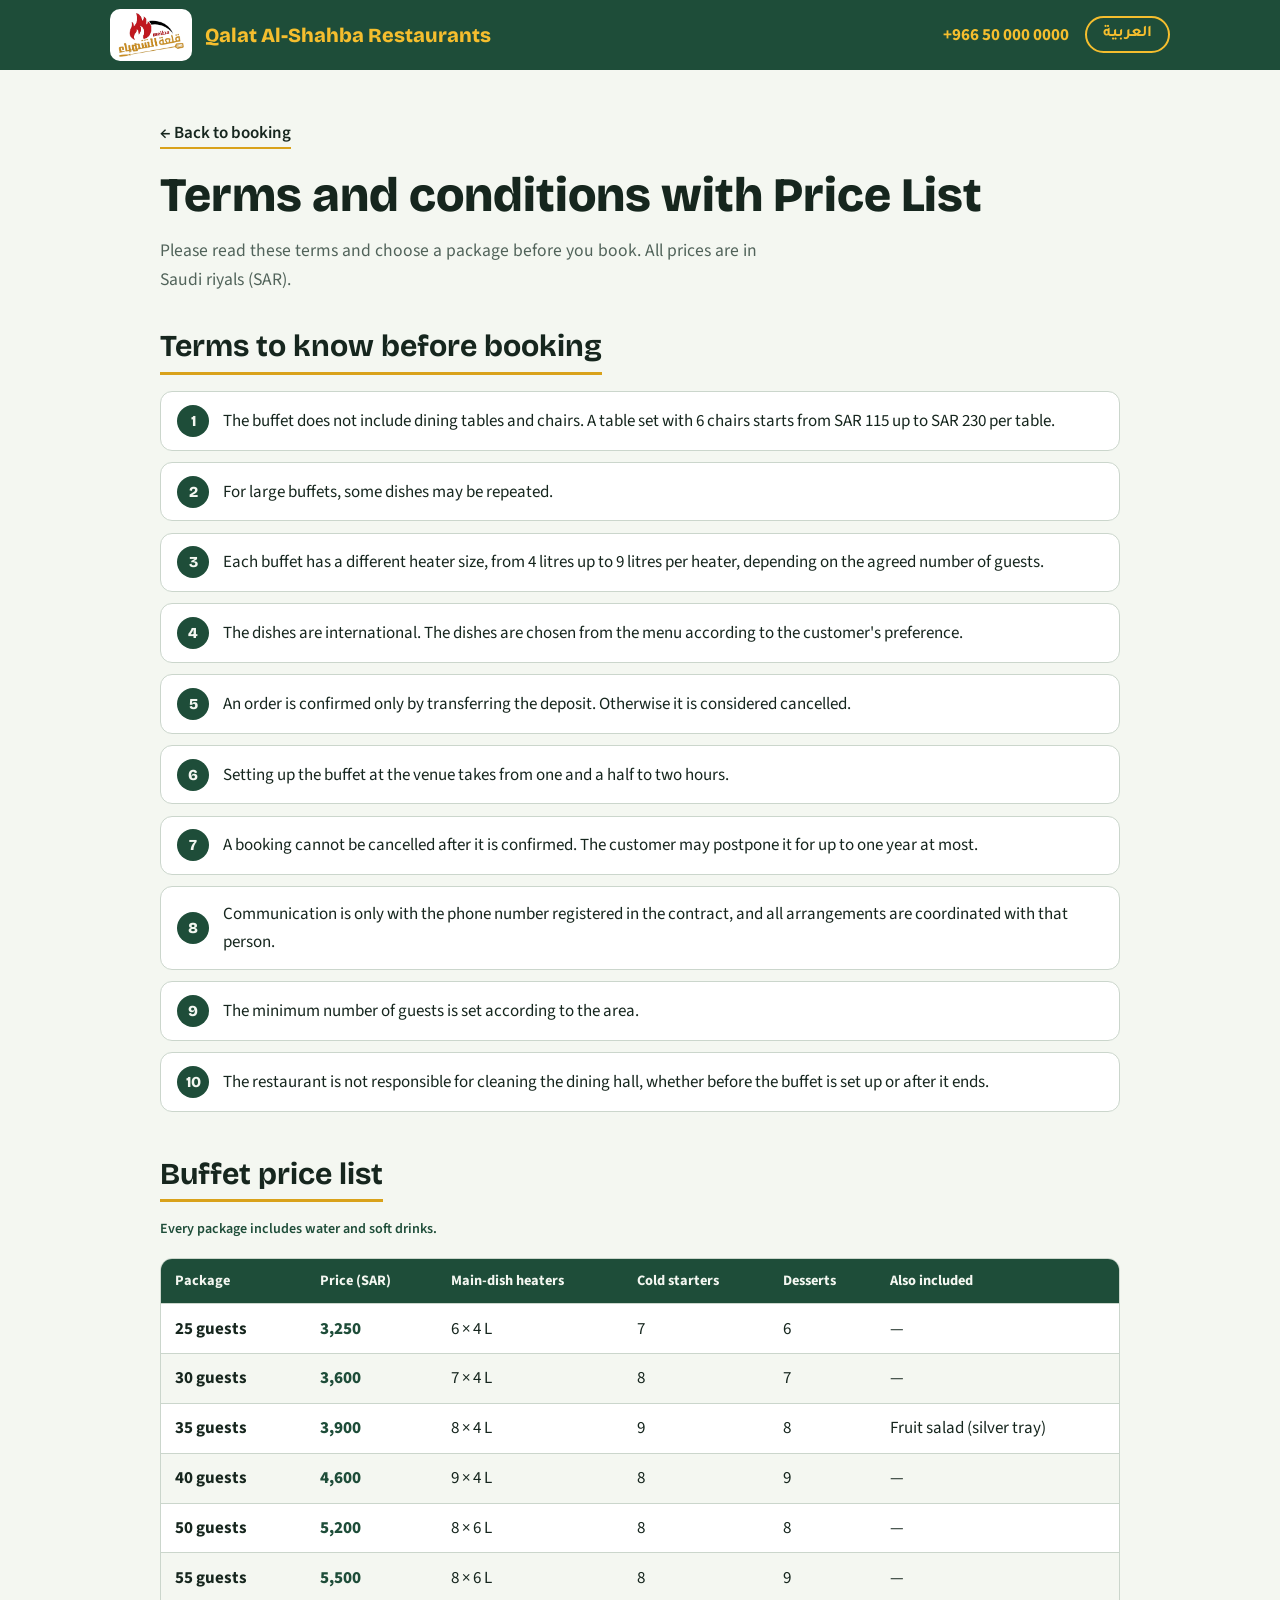
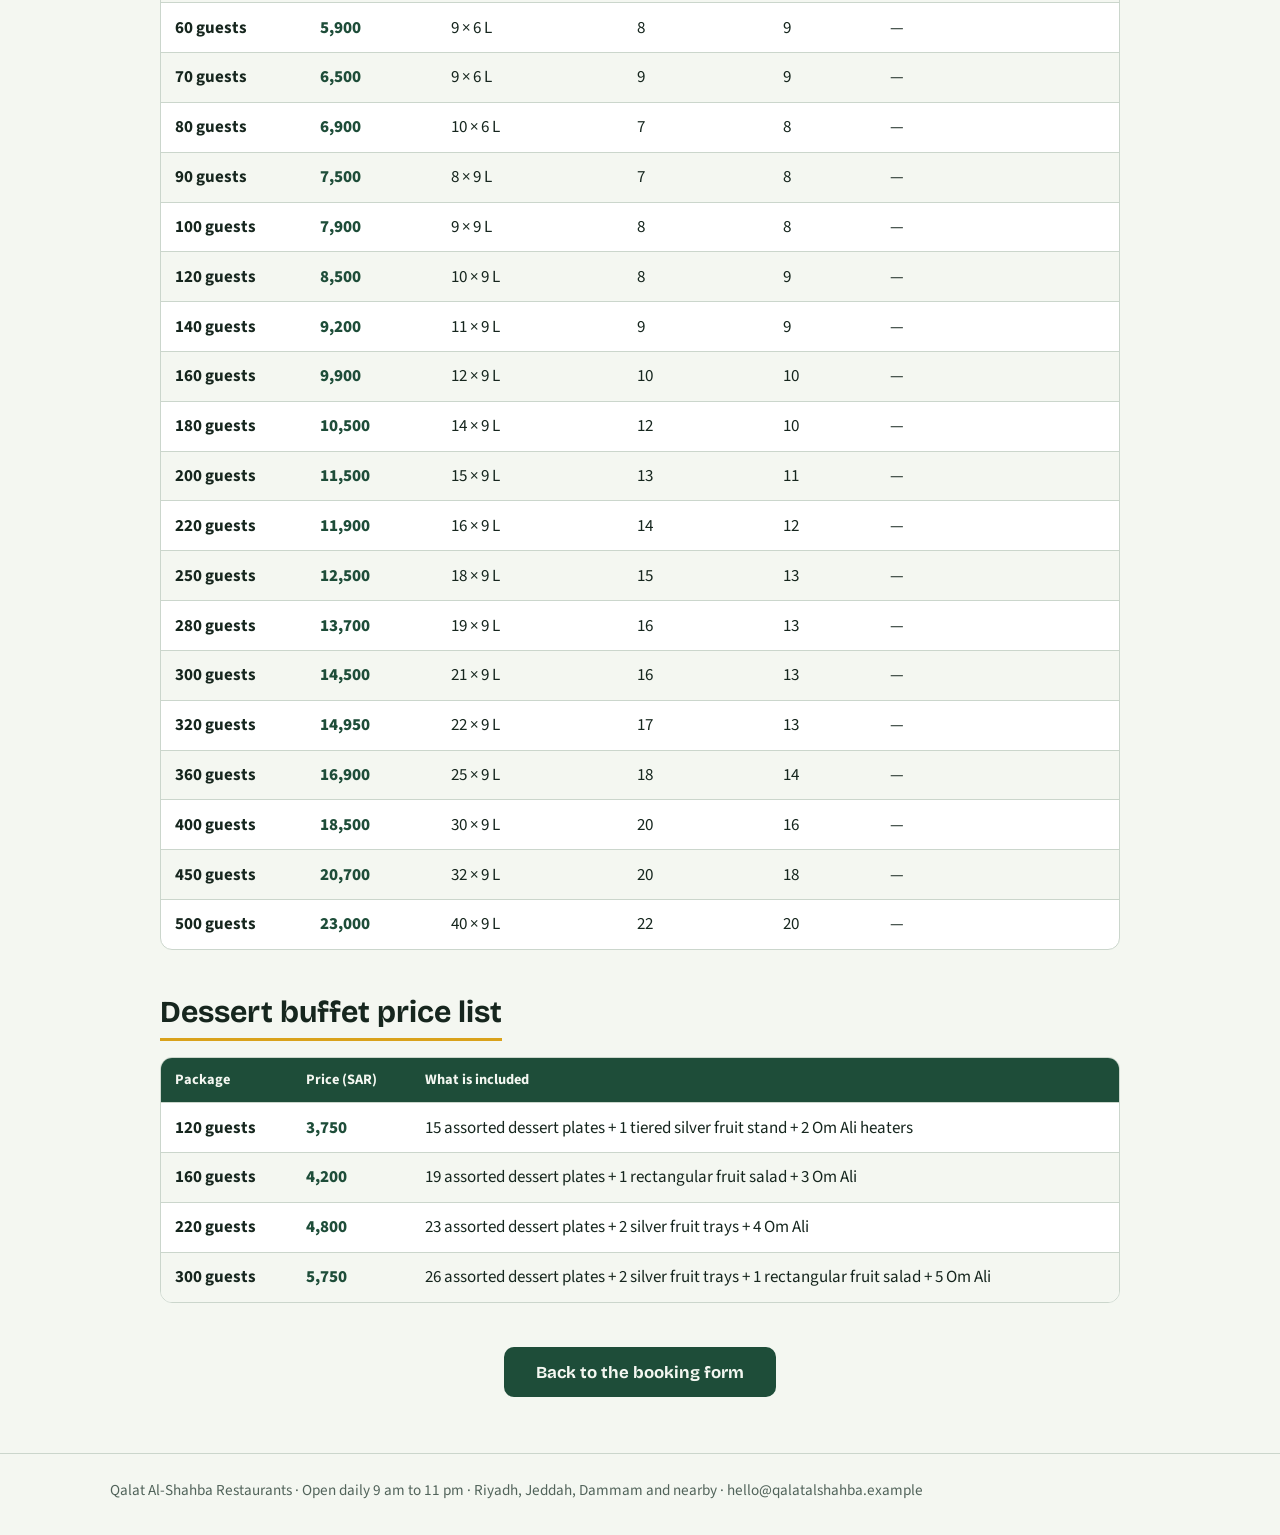
==== terms.html @ 801ad2c8 "Add files via upload" ====
<!DOCTYPE html>
<html lang="en" dir="ltr">
<head>
<meta charset="utf-8">
<meta name="viewport" content="width=device-width, initial-scale=1, viewport-fit=cover">
<meta name="color-scheme" content="light only">
<meta name="theme-color" content="#1E4D39">
<title>Terms and conditions with Price List – Qalat Al-Shahba Restaurants</title>
<link rel="icon" type="image/png" href="logo.png">
<link rel="stylesheet" href="https://fonts.googleapis.com/css2?family=Bricolage+Grotesque:wght@500;700;800&family=Source+Sans+3:wght@400;600&family=Tajawal:wght@400;500;700;800&display=swap">
<link rel="stylesheet" href="style.css">
<link rel="stylesheet" href="terms.css">
</head>
<body>
<header class="site">
  <div class="wrap bar">
    <a class="brand" href="index.html">
      <img class="mark" src="logo.png" alt="" width="120" height="80">
      <span class="name" id="brand">Qalat Al-Shahba Restaurants</span>
    </a>
    <div class="tools">
      <a class="call" dir="ltr" href="tel:+966500000000">+966 50 000 0000</a>
      <button class="lang" id="lang" type="button" aria-label="Switch language">العربية</button>
    </div>
  </div>
</header>

<main class="wrap doc">
  <a class="back" id="back" href="index.html#book"></a>
  <h1 id="h1"></h1>
  <p class="lead" id="lead"></p>

  <section>
    <h2 id="hTerms"></h2>
    <ol class="terms" id="terms"></ol>
  </section>

  <section>
    <h2 id="hBuf"></h2>
    <p class="note" id="bufNote"></p>
    <div class="tw"><table class="pl" id="bufTable"></table></div>
  </section>

  <section>
    <h2 id="hDes"></h2>
    <div class="tw"><table class="pl" id="desTable"></table></div>
  </section>

  <p class="cta"><a class="btn" id="cta" href="index.html#book"></a></p>
</main>

<footer>
  <div class="wrap" id="foot"></div>
</footer>

<script src="terms.js"></script>
</body>
</html>
---- style.css ----
:root{
  --bg:#F4F7F1; --surface:#FFFFFF; --ink:#16261E; --muted:#51635A;
  --head:#1E4D39; --yellow:#F5BE2E; --leaf:#1E4D39; --leaf-ink:#F4F7F1; --gold:#D9A21B; --line:#CBD6CC; --err:#B3321F;
  box-sizing:border-box;
  padding-top:env(safe-area-inset-top,0px); padding-bottom:env(safe-area-inset-bottom,0px);
}
:root[data-theme="dark"]{--bg:#101A15;--surface:#182620;--ink:#ECF2EC;--muted:#A3B4A9;--leaf:#2F7A58;--leaf-ink:#fff;--line:#2E4237;--err:#FF8A78}
html{background:var(--bg);color-scheme:light;scroll-padding-top:calc(env(safe-area-inset-top,0px) + 5rem);scroll-behavior:smooth}
*,*::before,*::after{box-sizing:border-box}
body{margin:0;background:var(--bg);color:var(--ink);font:400 1.0625rem/1.65 "Source Sans 3","Tajawal",system-ui,sans-serif}
h1,h2,h3{font-family:"Bricolage Grotesque","Tajawal","Segoe UI",sans-serif;line-height:1.15;margin:0}
html[lang="ar"] h1,html[lang="ar"] h2,html[lang="ar"] h3{line-height:1.4}
html[lang="ar"] h1,html[lang="ar"] h2,html[lang="ar"] h3,html[lang="ar"] legend,html[lang="ar"] button.go{font-family:"Tajawal",sans-serif;font-weight:800}
html[lang="ar"] body{font-family:"Tajawal",sans-serif}
a{color:inherit}
.wrap{max-width:1100px;margin:0 auto;padding:0 1.25rem}
.site{position:sticky;top:env(safe-area-inset-top,0px);z-index:50;background:var(--head);border-bottom:1px solid rgba(255,255,255,.15)}
.bar{display:flex;justify-content:space-between;align-items:center;gap:1rem;padding-block:.55rem}
.brand{display:flex;align-items:center;gap:.8rem;text-decoration:none;min-width:0}
.mark{height:52px;width:auto;background:#fff;border-radius:10px;padding:4px 8px;flex:none}
.name{font:800 1.25rem/1.3 "Bricolage Grotesque","Tajawal",sans-serif;color:var(--yellow)}
html[lang="ar"] .name{font-family:"Tajawal",sans-serif}
.tools{display:flex;align-items:center;gap:1rem}
.call{font-weight:700;text-decoration:none;color:var(--yellow)}
.lang{font:700 1rem "Tajawal","Source Sans 3",sans-serif;padding:.45rem 1rem;color:var(--yellow);background:transparent;border:2px solid var(--yellow);border-radius:999px;cursor:pointer}
.lang:hover{background:var(--yellow);color:#16261E}

.hero{display:grid;grid-template-columns:1.05fr 1fr;gap:3rem;align-items:start;padding:3rem 0 4rem}
.hero h1{font-size:clamp(2.2rem,6vw,4.1rem);font-weight:800;letter-spacing:-.01em}
html[lang="ar"] .hero h1{letter-spacing:0}
.lead{max-width:34rem;color:var(--muted);font-size:1.2rem;margin:1.2rem 0 1.8rem}
.facts{list-style:none;padding:0;margin:0;display:grid;gap:.9rem;max-width:30rem}
.facts li{padding-inline-start:1.1rem;border-inline-start:4px solid var(--gold)}
.facts b{display:block;font-size:1.1rem}
.facts span{color:var(--muted)}

.card{background:var(--surface);border:1px solid var(--line);border-radius:14px;padding:1.6rem}
.card h2{font-size:1.6rem;margin-bottom:.3rem}
.sub{color:var(--muted);margin:0 0 1.2rem}
fieldset{border:0;padding:0;margin:0 0 1.2rem}
legend{font:700 1.05rem "Bricolage Grotesque","Tajawal",sans-serif;padding:0;margin-bottom:.6rem}
.row{display:grid;grid-template-columns:1fr 1fr;gap:.8rem}
.row3{display:grid;grid-template-columns:1fr 1.4fr 1fr;gap:.8rem}
[hidden]{display:none!important}
.eq{margin:-.3rem 0 .9rem;min-height:1.3em}
label{display:block;font-weight:600;font-size:.95rem;margin-bottom:.8rem}
input,select,textarea{display:block;width:100%;margin-top:.3rem;padding:.7rem .8rem;font:inherit;color:var(--ink);background:var(--bg);border:1.5px solid var(--line);border-radius:8px}
input[dir="ltr"]{text-align:start}
html[dir="rtl"] input[dir="ltr"]{text-align:right}
textarea{min-height:5rem;resize:vertical}
input:focus-visible,select:focus-visible,textarea:focus-visible,button:focus-visible,a:focus-visible{outline:3px solid var(--gold);outline-offset:2px}
input:user-invalid,select:user-invalid{border-color:var(--err)}
button.go{width:100%;padding:.95rem;font:700 1.05rem "Bricolage Grotesque","Tajawal",sans-serif;background:var(--leaf);color:var(--leaf-ink);border:0;border-radius:10px;cursor:pointer}
button.go:hover{filter:brightness(1.12)}
.note{font-size:.88rem;color:var(--muted);margin:.8rem 0 0}

.confirm{display:none}
.confirm.show{display:block;animation:pop .35s ease-out}
@keyframes pop{from{opacity:0;transform:scale(.98)}to{opacity:1;transform:none}}
.confirm dl{margin:1rem 0;display:grid;grid-template-columns:auto 1fr;gap:.45rem 1rem}
.confirm dt{color:var(--muted)}
.confirm dd{margin:0;font-weight:600;overflow-wrap:anywhere}
.link{background:none;border:0;padding:0;font:inherit;font-weight:600;border-bottom:2px solid var(--gold);cursor:pointer;color:var(--ink)}

.menus{background:var(--leaf);color:var(--leaf-ink);padding:4rem 0}
.menus h2{font-size:clamp(1.8rem,4vw,2.6rem);margin-bottom:2rem}
.grid{display:grid;grid-template-columns:repeat(3,1fr);gap:2rem}
.menus h3{font-size:1.3rem;margin-bottom:.4rem;color:var(--gold)}
.menus p{margin:0;opacity:.92}
.steps{padding:4rem 0}
.steps h2{font-size:clamp(1.8rem,4vw,2.6rem);margin-bottom:1.6rem}
.steps ol{margin:0;padding:0;list-style:none;display:grid;grid-template-columns:repeat(3,1fr);gap:2rem}
.steps li{border-top:3px solid var(--gold);padding-top:.8rem}
.steps small{display:block;color:var(--muted);font-size:.9rem}
.steps b{font-size:1.2rem}
.steps p{margin:.2rem 0 0;color:var(--muted)}
footer{border-top:1px solid var(--line);padding:1.5rem 0 2rem;color:var(--muted);font-size:.95rem}

@media (max-width:860px){
  .hero{grid-template-columns:1fr;gap:2rem}
  .grid,.steps ol{grid-template-columns:1fr}
}
@media (max-width:480px){.mark{height:44px}.name{font-size:1rem}.row{grid-template-columns:1fr}.row3{grid-template-columns:1fr 1.4fr 1fr}.call{display:none}}
@media (prefers-reduced-motion:reduce){*{animation:none!important;scroll-behavior:auto!important}}

.err{color:var(--err);font-weight:600;margin:0 0 .8rem}
button.go:disabled{opacity:.6;cursor:wait}

/* keeps a clear gap under the sticky header while content scrolls past */
.site::after{content:"";position:absolute;left:0;right:0;top:100%;height:16px;background:var(--bg);pointer-events:none}

.terms-link{display:block;width:100%;text-align:center;padding:.8rem;margin:0 0 .8rem;font:700 1rem "Bricolage Grotesque","Tajawal",sans-serif;color:var(--leaf);background:transparent;border:2px solid var(--leaf);border-radius:10px;text-decoration:none}
.terms-link:hover{background:var(--leaf);color:var(--leaf-ink)}
html[lang="ar"] .terms-link{font-family:"Tajawal",sans-serif;font-weight:800}
---- terms.css ----
/* Terms and price list page (uses the header and colours from style.css) */
main.doc{max-width:1000px;padding-top:3rem;padding-bottom:3.5rem}
.back{display:inline-block;margin-bottom:1.2rem;font-weight:600;text-decoration:none;border-bottom:2px solid var(--gold)}
.doc h1{font-size:clamp(1.9rem,5vw,3rem);font-weight:800}
.doc .lead{max-width:40rem;color:var(--muted);font-size:1.1rem;margin:.8rem 0 2.2rem}
.doc section{margin-bottom:2.8rem}
.doc h2{font-size:clamp(1.4rem,3vw,1.9rem);margin-bottom:1rem;padding-bottom:.5rem;border-bottom:3px solid var(--gold);display:inline-block}
html[lang="ar"] .doc h1,html[lang="ar"] .doc h2{line-height:1.45}
.doc .note{margin:0 0 1rem;font-weight:600;color:var(--leaf)}

.terms{list-style:none;margin:0;padding:0;display:grid;gap:.7rem;counter-reset:t}
.terms li{counter-increment:t;display:flex;gap:.9rem;align-items:center;background:var(--surface);border:1px solid var(--line);border-radius:12px;padding:.8rem 1rem}
.terms li::before{content:counter(t);flex:none;width:2rem;height:2rem;border-radius:50%;background:var(--leaf);color:var(--leaf-ink);font:800 .95rem/2rem "Bricolage Grotesque",sans-serif;text-align:center}
html[lang="ar"] .terms li::before{font-family:"Tajawal",sans-serif}

.tw{overflow-x:auto;background:var(--surface);border:1px solid var(--line);border-radius:12px}
table.pl{width:100%;border-collapse:collapse}
.pl th,.pl td{padding:.65rem .9rem;text-align:start;border-bottom:1px solid var(--line)}
.pl th{background:var(--leaf);color:var(--leaf-ink);font-size:.9rem;white-space:nowrap}
.pl tbody tr:nth-child(even){background:var(--bg)}
.pl tbody tr:last-child td{border-bottom:0}
.pl .pkg{font-weight:700}
.pl .price{font-weight:800;color:var(--leaf);white-space:nowrap}
.pl .num{font-variant-numeric:tabular-nums}

.cta{margin:0;text-align:center}
.btn{display:inline-block;padding:.9rem 2rem;font:700 1.05rem "Bricolage Grotesque",sans-serif;color:var(--leaf-ink);background:var(--leaf);border-radius:10px;text-decoration:none}
html[lang="ar"] .btn{font-family:"Tajawal",sans-serif}
.btn:hover{filter:brightness(1.12)}

@media (max-width:640px){
  .pl,.pl thead,.pl tbody,.pl tr,.pl td{display:block}
  .pl thead{display:none}
  .pl tr{padding:.6rem .2rem;border-bottom:1px solid var(--line)}
  .pl tbody tr:last-child{border-bottom:0}
  .pl td{display:flex;justify-content:space-between;gap:1rem;padding:.25rem .9rem;border:0}
  .pl td::before{content:attr(data-label);color:var(--muted);font-weight:600;flex:none}
  .pl .pkg{font-size:1.05rem}
}
@media print{.site,.cta,.back,footer{display:none}body{background:#fff}}
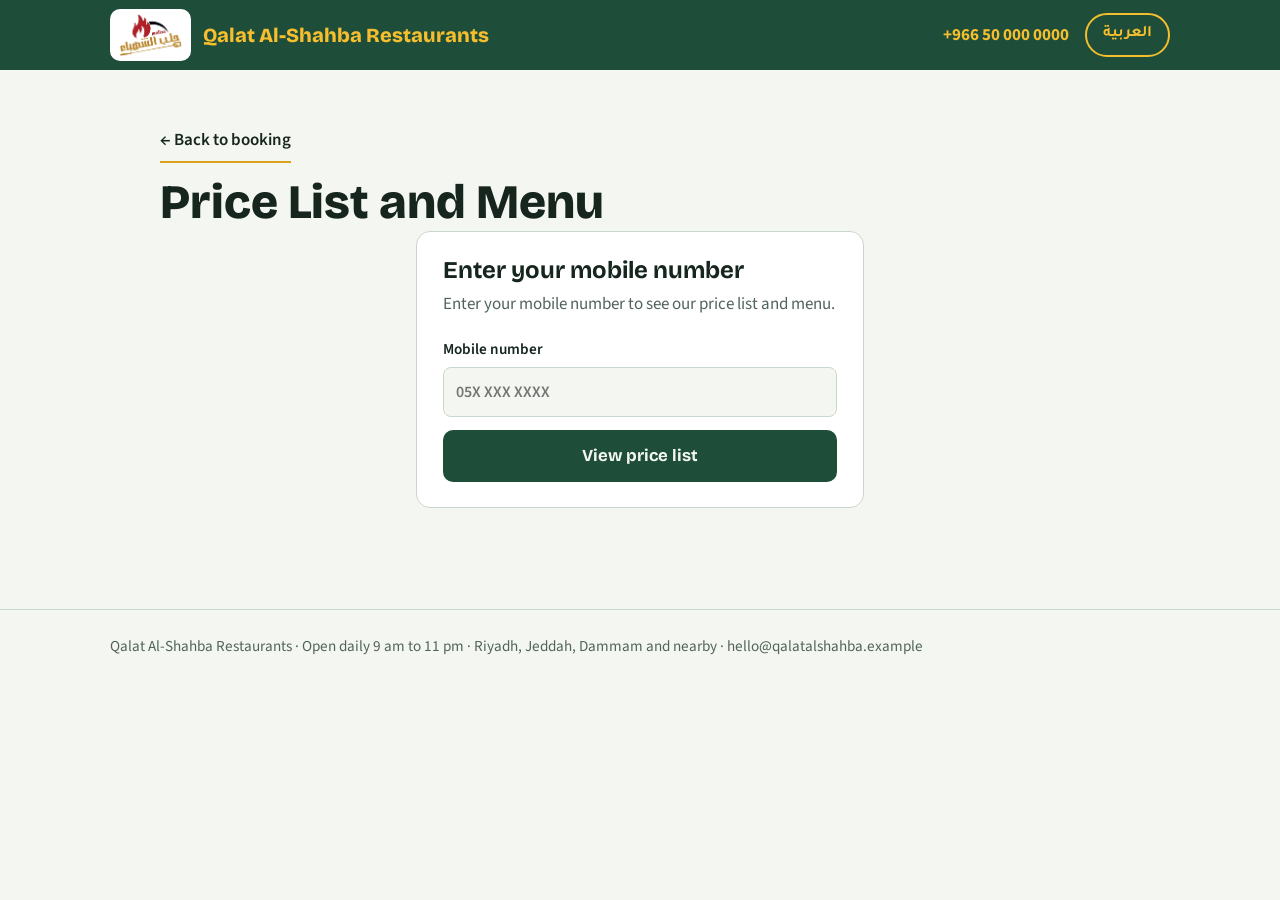
==== commit ef992c79: "Add files via upload" ====
--- a/terms.html
+++ b/terms.html
@@ -3,9 +3,10 @@
 <head>
 <meta charset="utf-8">
 <meta name="viewport" content="width=device-width, initial-scale=1, viewport-fit=cover">
+<meta name="format-detection" content="telephone=no, date=no, address=no, email=no">
 <meta name="color-scheme" content="light only">
 <meta name="theme-color" content="#1E4D39">
-<title>Terms and conditions with Price List – Qalat Al-Shahba Restaurants</title>
+<title>Price List and Menu – Qalat Al-Shahba Restaurants</title>
 <link rel="icon" type="image/png" href="logo.png">
 <link rel="stylesheet" href="https://fonts.googleapis.com/css2?family=Bricolage+Grotesque:wght@500;700;800&family=Source+Sans+3:wght@400;600&family=Tajawal:wght@400;500;700;800&display=swap">
 <link rel="stylesheet" href="style.css">
@@ -30,23 +31,55 @@
   <h1 id="h1"></h1>
   <p class="lead" id="lead"></p>
 
-  <section>
-    <h2 id="hTerms"></h2>
-    <ol class="terms" id="terms"></ol>
+  <section class="card gate" id="gate">
+    <h2 id="gateTitle"></h2>
+    <p class="sub" id="gateSub"></p>
+    <form id="gateForm" novalidate>
+      <label><span id="gatePhoneL"></span>
+        <input id="gatePhone" type="tel" dir="ltr" inputmode="tel" autocomplete="tel" placeholder="05X XXX XXXX" maxlength="20" required>
+      </label>
+      <p class="err" id="gateErr" role="alert" hidden></p>
+      <button class="go" id="gateBtn" type="submit"></button>
+    </form>
   </section>
 
-  <section>
-    <h2 id="hBuf"></h2>
-    <p class="note" id="bufNote"></p>
-    <div class="tw"><table class="pl" id="bufTable"></table></div>
-  </section>
+  <div id="content" hidden>
+  <div class="tabs" id="tabs" role="tablist">
+    <button class="tab on" id="tabNormal" type="button" role="tab" aria-selected="true"></button>
+    <button class="tab" id="tabVip" type="button" role="tab" aria-selected="false"></button>
+  </div>
 
-  <section>
-    <h2 id="hDes"></h2>
-    <div class="tw"><table class="pl" id="desTable"></table></div>
+  <div id="pNormal">
+    <section>
+      <h2 id="hBuf"></h2>
+      <p class="note" id="bufNote"></p>
+      <div class="tw"><table class="pl" id="bufTable"></table></div>
+    </section>
+
+    <section>
+      <h2 id="hDes"></h2>
+      <div class="tw"><table class="pl" id="desTable"></table></div>
+    </section>
+  </div>
+
+  <div id="pVip" hidden>
+    <section>
+      <h2 id="hVip"></h2>
+      <p class="note" id="vipNote"></p>
+      <div class="tw"><table class="pl" id="vipTable"></table></div>
+    </section>
+  </div>
+
+  <section id="menuSec">
+    <h2 id="hMenu"></h2>
+    <p class="note" id="menuSub"></p>
+    <p class="menunote" id="menuNote"></p>
+    <nav class="menunav" id="menuNav" aria-label="Menu categories"></nav>
+    <div id="menuBody"></div>
   </section>
 
   <p class="cta"><a class="btn" id="cta" href="index.html#book"></a></p>
+  </div>
 </main>
 
 <footer>
--- a/style.css
+++ b/style.css
@@ -13,20 +13,22 @@
 html[lang="ar"] h1,html[lang="ar"] h2,html[lang="ar"] h3,html[lang="ar"] legend,html[lang="ar"] button.go{font-family:"Tajawal",sans-serif;font-weight:800}
 html[lang="ar"] body{font-family:"Tajawal",sans-serif}
 a{color:inherit}
-.wrap{max-width:1100px;margin:0 auto;padding:0 1.25rem}
+.wrap{max-width:1100px;margin:0 auto;padding:0 1.25rem;padding-left:max(1.25rem,env(safe-area-inset-left));padding-right:max(1.25rem,env(safe-area-inset-right))}
 .site{position:sticky;top:env(safe-area-inset-top,0px);z-index:50;background:var(--head);border-bottom:1px solid rgba(255,255,255,.15)}
-.bar{display:flex;justify-content:space-between;align-items:center;gap:1rem;padding-block:.55rem}
-.brand{display:flex;align-items:center;gap:.8rem;text-decoration:none;min-width:0}
+.bar{display:flex;justify-content:space-between;align-items:center;padding-top:.55rem;padding-bottom:.55rem}
+.brand{display:flex;align-items:center;text-decoration:none;min-width:0}
+.brand>*+*{margin-inline-start:.8rem}
 .mark{height:52px;width:auto;background:#fff;border-radius:10px;padding:4px 8px;flex:none}
 .name{font:800 1.25rem/1.3 "Bricolage Grotesque","Tajawal",sans-serif;color:var(--yellow)}
 html[lang="ar"] .name{font-family:"Tajawal",sans-serif}
-.tools{display:flex;align-items:center;gap:1rem}
+.tools{display:flex;align-items:center;flex:none;margin-inline-start:1rem}
+.tools>*+*{margin-inline-start:1rem}
 .call{font-weight:700;text-decoration:none;color:var(--yellow)}
 .lang{font:700 1rem "Tajawal","Source Sans 3",sans-serif;padding:.45rem 1rem;color:var(--yellow);background:transparent;border:2px solid var(--yellow);border-radius:999px;cursor:pointer}
 .lang:hover{background:var(--yellow);color:#16261E}
 
 .hero{display:grid;grid-template-columns:1.05fr 1fr;gap:3rem;align-items:start;padding:3rem 0 4rem}
-.hero h1{font-size:clamp(2.2rem,6vw,4.1rem);font-weight:800;letter-spacing:-.01em}
+.hero h1{font-size:2.6rem;font-size:clamp(2.2rem,6vw,4.1rem);font-weight:800;letter-spacing:-.01em}
 html[lang="ar"] .hero h1{letter-spacing:0}
 .lead{max-width:34rem;color:var(--muted);font-size:1.2rem;margin:1.2rem 0 1.8rem}
 .facts{list-style:none;padding:0;margin:0;display:grid;gap:.9rem;max-width:30rem}
@@ -63,12 +65,12 @@
 .link{background:none;border:0;padding:0;font:inherit;font-weight:600;border-bottom:2px solid var(--gold);cursor:pointer;color:var(--ink)}
 
 .menus{background:var(--leaf);color:var(--leaf-ink);padding:4rem 0}
-.menus h2{font-size:clamp(1.8rem,4vw,2.6rem);margin-bottom:2rem}
+.menus h2{font-size:2.1rem;font-size:clamp(1.8rem,4vw,2.6rem);margin-bottom:2rem}
 .grid{display:grid;grid-template-columns:repeat(3,1fr);gap:2rem}
 .menus h3{font-size:1.3rem;margin-bottom:.4rem;color:var(--gold)}
 .menus p{margin:0;opacity:.92}
 .steps{padding:4rem 0}
-.steps h2{font-size:clamp(1.8rem,4vw,2.6rem);margin-bottom:1.6rem}
+.steps h2{font-size:2.1rem;font-size:clamp(1.8rem,4vw,2.6rem);margin-bottom:1.6rem}
 .steps ol{margin:0;padding:0;list-style:none;display:grid;grid-template-columns:repeat(3,1fr);gap:2rem}
 .steps li{border-top:3px solid var(--gold);padding-top:.8rem}
 .steps small{display:block;color:var(--muted);font-size:.9rem}
@@ -92,3 +94,71 @@
 .terms-link{display:block;width:100%;text-align:center;padding:.8rem;margin:0 0 .8rem;font:700 1rem "Bricolage Grotesque","Tajawal",sans-serif;color:var(--leaf);background:transparent;border:2px solid var(--leaf);border-radius:10px;text-decoration:none}
 .terms-link:hover{background:var(--leaf);color:var(--leaf-ink)}
 html[lang="ar"] .terms-link{font-family:"Tajawal",sans-serif;font-weight:800}
+
+/* ---- phones (iPhone and Android) ---- */
+html{-webkit-text-size-adjust:100%;text-size-adjust:100%}
+a,button{-webkit-tap-highlight-color:rgba(30,77,57,.18);touch-action:manipulation}
+button,input,select,textarea{-webkit-appearance:none;appearance:none;border-radius:8px}
+.lang{min-height:44px}
+@media (max-width:480px){
+  .name{font-size:.95rem;line-height:1.25}
+  .lang{padding:.4rem .9rem}
+}
+@media (max-width:360px){
+  .mark{height:38px}
+  .name{font-size:.85rem}
+  .tools{margin-inline-start:.5rem}
+}
+
+/* ---- Check your booking ---- */
+.trackhint{margin:1.2rem 0 0;max-width:30rem}
+.trackhint a{display:inline-block;padding:.5rem 0;font-weight:600;text-decoration:none;border-bottom:2px solid var(--gold)}
+.track{padding:3rem 0;background:var(--surface);border-top:1px solid var(--line);border-bottom:1px solid var(--line)}
+.track h2{font-size:1.9rem;font-size:clamp(1.6rem,4vw,2.3rem);margin-bottom:.4rem}
+html[lang="ar"] .track h2{line-height:1.45}
+.track .sub{color:var(--muted);margin:0 0 1.3rem;max-width:38rem}
+.trackform{display:flex;align-items:flex-end;max-width:36rem}
+.trackfield{display:block;flex:1;margin:0}
+.trackform .go{width:auto;flex:none;padding:.75rem 1.8rem;margin-inline-start:.7rem;min-height:48px}
+.trackfield input{margin-top:.3rem}
+.trackmsg{margin:1rem 0 0;font-weight:600}
+.trackmsg.bad{color:var(--err)}
+.trackout{display:grid;grid-template-columns:repeat(auto-fill,minmax(290px,1fr));grid-column-gap:1rem;grid-row-gap:1rem;column-gap:1rem;row-gap:1rem;margin-top:1.2rem}
+.tk{background:var(--bg);border:1px solid var(--line);border-radius:14px;padding:1.1rem}
+.tk-head{display:flex;justify-content:space-between;align-items:center;margin-bottom:.6rem}
+.tk-ref{font:800 1.1rem "Bricolage Grotesque","Tajawal",sans-serif}
+.tk-st{padding:.15rem .8rem;border:2px solid;border-radius:999px;font-weight:700;font-size:.9rem}
+.tk[data-status="new"] .tk-st{border-color:var(--gold);background:#FFF4D1;color:#16261E}
+.tk[data-status="confirmed"] .tk-st{border-color:var(--leaf);background:#DDEFE5;color:#16261E}
+.tk[data-status="completed"] .tk-st{border-color:#7a8a82;background:#E9EEEA;color:#16261E}
+.tk[data-status="cancelled"] .tk-st{border-color:var(--err);background:#F8E1DD;color:#16261E}
+.tk-when{font:700 1.1rem/1.35 "Bricolage Grotesque","Tajawal",sans-serif}
+.tk-when small{display:block;font:400 .95rem "Source Sans 3","Tajawal",sans-serif;color:var(--muted)}
+.tk dl{margin:.7rem 0;display:grid;grid-template-columns:5.5rem 1fr;grid-column-gap:.8rem;column-gap:.8rem;grid-row-gap:.25rem;row-gap:.25rem}
+.tk dt{color:var(--muted);font-size:.92rem}
+.tk dd{margin:0;font-weight:600;overflow-wrap:anywhere}
+.tk-note{margin:.7rem 0 0;padding:.55rem .75rem;background:var(--surface);border-radius:8px;font-size:.95rem}
+html[lang="ar"] .tk-ref,html[lang="ar"] .tk-when{font-family:"Tajawal",sans-serif}
+@media (max-width:480px){
+  .trackform{display:block}
+  .trackform .go{width:100%;margin:.8rem 0 0}
+  .track{padding:2.2rem 0}
+}
+
+/* iPhones zoom the page when a field's text is under 16px, so keep every field at 16px or more */
+input,select,textarea{font-size:1rem}
+
+.tk-signed{margin:.6rem 0 0;font-weight:700;color:var(--leaf)}
+.tk-ag{display:block;width:100%;min-height:46px;margin-top:.8rem;padding:.6rem 1rem;font:700 1rem "Bricolage Grotesque","Tajawal",sans-serif;color:var(--leaf-ink);background:var(--leaf);border:0;border-radius:10px;cursor:pointer}
+html[lang="ar"] .tk-ag{font-family:"Tajawal",sans-serif}
+.tk-ag:hover{filter:brightness(1.12)}
+.tk-verify{margin-top:.7rem;padding:.9rem;background:var(--surface);border:1px solid var(--line);border-radius:10px}
+.tk-verify[hidden]{display:none}
+.tk-why{margin:0 0 .7rem;font-size:.95rem;color:var(--muted)}
+.tk-verify label{margin-bottom:.6rem}
+.tk-verify .go{width:100%;min-height:46px}
+.tk-verify .trackmsg{margin:.4rem 0 .7rem}
+
+/* dropdown arrow: a clean chevron on every select (also stops iOS drawing its own) */
+select{background-image:url("data:image/svg+xml,%3Csvg xmlns='http://www.w3.org/2000/svg' width='12' height='8' viewBox='0 0 12 8'%3E%3Cpath d='M1 1.2l5 5 5-5' fill='none' stroke='%2316261E' stroke-width='2' stroke-linecap='round' stroke-linejoin='round'/%3E%3C/svg%3E");background-repeat:no-repeat;background-size:12px 8px;background-position:right 14px center;padding-right:2.4rem}
+html[dir="rtl"] select{background-position:left 14px center;padding-right:.8rem;padding-left:2.4rem}
--- a/terms.css
+++ b/terms.css
@@ -1,17 +1,12 @@
-/* Terms and price list page (uses the header and colours from style.css) */
+/* Price list page (uses the header and colours from style.css) */
 main.doc{max-width:1000px;padding-top:3rem;padding-bottom:3.5rem}
-.back{display:inline-block;margin-bottom:1.2rem;font-weight:600;text-decoration:none;border-bottom:2px solid var(--gold)}
-.doc h1{font-size:clamp(1.9rem,5vw,3rem);font-weight:800}
+.back{display:inline-flex;align-items:center;min-height:44px;margin-bottom:.8rem;font-weight:600;text-decoration:none;border-bottom:2px solid var(--gold)}
+.doc h1{font-size:2.2rem;font-size:clamp(1.9rem,5vw,3rem);font-weight:800}
 .doc .lead{max-width:40rem;color:var(--muted);font-size:1.1rem;margin:.8rem 0 2.2rem}
 .doc section{margin-bottom:2.8rem}
-.doc h2{font-size:clamp(1.4rem,3vw,1.9rem);margin-bottom:1rem;padding-bottom:.5rem;border-bottom:3px solid var(--gold);display:inline-block}
+.doc h2{font-size:1.6rem;font-size:clamp(1.4rem,3vw,1.9rem);margin-bottom:1rem;padding-bottom:.5rem;border-bottom:3px solid var(--gold);display:inline-block}
 html[lang="ar"] .doc h1,html[lang="ar"] .doc h2{line-height:1.45}
 .doc .note{margin:0 0 1rem;font-weight:600;color:var(--leaf)}
-
-.terms{list-style:none;margin:0;padding:0;display:grid;gap:.7rem;counter-reset:t}
-.terms li{counter-increment:t;display:flex;gap:.9rem;align-items:center;background:var(--surface);border:1px solid var(--line);border-radius:12px;padding:.8rem 1rem}
-.terms li::before{content:counter(t);flex:none;width:2rem;height:2rem;border-radius:50%;background:var(--leaf);color:var(--leaf-ink);font:800 .95rem/2rem "Bricolage Grotesque",sans-serif;text-align:center}
-html[lang="ar"] .terms li::before{font-family:"Tajawal",sans-serif}
 
 .tw{overflow-x:auto;background:var(--surface);border:1px solid var(--line);border-radius:12px}
 table.pl{width:100%;border-collapse:collapse}
@@ -22,19 +17,64 @@
 .pl .pkg{font-weight:700}
 .pl .price{font-weight:800;color:var(--leaf);white-space:nowrap}
 .pl .num{font-variant-numeric:tabular-nums}
+.pl td{word-break:break-word}
 
 .cta{margin:0;text-align:center}
-.btn{display:inline-block;padding:.9rem 2rem;font:700 1.05rem "Bricolage Grotesque",sans-serif;color:var(--leaf-ink);background:var(--leaf);border-radius:10px;text-decoration:none}
+.btn{display:inline-flex;align-items:center;justify-content:center;min-height:48px;padding:.8rem 2rem;font:700 1.05rem "Bricolage Grotesque",sans-serif;color:var(--leaf-ink);background:var(--leaf);border-radius:10px;text-decoration:none}
 html[lang="ar"] .btn{font-family:"Tajawal",sans-serif}
 .btn:hover{filter:brightness(1.12)}
 
+/* mobile number gate */
+.gate{max-width:28rem;margin:0 auto 2.5rem}
+.gate h2{font-size:1.5rem;margin:0 0 .3rem;border:0;padding:0;display:block}
+.gate form{margin:0}
+.gate button.go{min-height:48px}
+
+/* Normal / VIP tabs */
+.tabs{display:flex;flex-wrap:wrap;gap:.6rem;margin:0 0 1.8rem}
+.tab{min-height:48px;padding:.55rem 1.6rem;font:700 1.05rem "Bricolage Grotesque","Tajawal",sans-serif;color:var(--ink);background:var(--surface);border:2px solid var(--line);border-radius:999px;cursor:pointer}
+.tab:hover{border-color:var(--leaf)}
+.tab.on{background:var(--leaf);border-color:var(--leaf);color:var(--leaf-ink)}
+html[lang="ar"] .tab{font-family:"Tajawal",sans-serif;font-weight:800}
+@media (max-width:480px){.tab{flex:1 1 0;padding:.55rem .8rem}}
+
+/* menu overview */
+.menunote{margin:0 0 1rem;color:var(--muted)}
+.menunav{display:flex;flex-wrap:wrap;margin:0 0 1.2rem}
+.chip{display:inline-flex;align-items:center;min-height:44px;margin:.25rem .5rem .25rem 0;padding:.3rem 1rem;font-weight:700;text-decoration:none;color:var(--leaf);border:2px solid var(--leaf);border-radius:999px}
+html[dir="rtl"] .chip{margin:.25rem 0 .25rem .5rem}
+.chip:hover{background:var(--leaf);color:var(--leaf-ink)}
+.cat{margin-bottom:1.4rem;background:var(--surface);border:1px solid var(--line);border-radius:14px;padding:1.1rem 1.2rem}
+.cat h3{display:flex;justify-content:space-between;align-items:baseline;margin:0 0 .7rem;padding-bottom:.5rem;border-bottom:3px solid var(--gold);font-size:1.3rem;color:var(--leaf)}
+html[lang="ar"] .cat h3{font-family:"Tajawal",sans-serif;line-height:1.5}
+.cat h3 .cname{display:block}
+.cat h3 .sub{display:block;font:400 .85rem "Source Sans 3","Tajawal",sans-serif;color:var(--muted)}
+.cat h3 .cnt{flex:none;margin-inline-start:1rem;font:600 .85rem "Source Sans 3","Tajawal",sans-serif;color:var(--muted)}
+.items{list-style:none;margin:0;padding:0;display:grid;grid-template-columns:repeat(auto-fill,minmax(15rem,1fr));grid-column-gap:1.6rem;column-gap:1.6rem}
+.items li{padding:.5rem 0;border-bottom:1px dotted var(--line)}
+.items .nm{display:block;text-align:start}
+.items .nm bdi{display:block;font-weight:700;line-height:1.4}
+.nm .sub{display:block;margin:0;max-width:none}
+.items .sub{display:block}
+.items .sub bdi{display:block;font-weight:400;font-size:.88rem;color:var(--muted)}
+html[dir="ltr"] .items .nm,html[dir="ltr"] .cat h3 .nm{text-align:left}
+html[dir="rtl"] .items .nm,html[dir="rtl"] .cat h3 .nm{text-align:right}
+
 @media (max-width:640px){
+  main.doc{padding-top:2rem;padding-bottom:2.5rem}
+  .doc .lead{margin-bottom:1.6rem}
+  .doc section{margin-bottom:2.2rem}
+  .tw{overflow:visible;background:none;border:0;border-radius:0}
   .pl,.pl thead,.pl tbody,.pl tr,.pl td{display:block}
   .pl thead{display:none}
-  .pl tr{padding:.6rem .2rem;border-bottom:1px solid var(--line)}
-  .pl tbody tr:last-child{border-bottom:0}
-  .pl td{display:flex;justify-content:space-between;gap:1rem;padding:.25rem .9rem;border:0}
-  .pl td::before{content:attr(data-label);color:var(--muted);font-weight:600;flex:none}
-  .pl .pkg{font-size:1.05rem}
+  .pl tr,.pl tbody tr:nth-child(even){background:var(--surface);border:1px solid var(--line);border-radius:12px;padding:.55rem .15rem;margin-bottom:.8rem}
+  .pl tbody tr:last-child td{border-bottom:0}
+  .pl td{display:flex;align-items:baseline;justify-content:space-between;padding:.28rem .9rem;border:0}
+  .pl td::before{content:attr(data-label);flex:none;margin-inline-end:1rem;color:var(--muted);font-weight:600}
+  .pl td.dash{display:none}
+  .pl .pkg{font-size:1.08rem}
+  .pl .price{font-size:1.1rem}
+  .cta{text-align:stretch}
+  .btn{display:flex;width:100%}
 }
-@media print{.site,.cta,.back,footer{display:none}body{background:#fff}}
+@media print{.tabs,.gate,.site,.cta,.back,.menunav,footer{display:none}.cat{break-inside:avoid}body{background:#fff}}
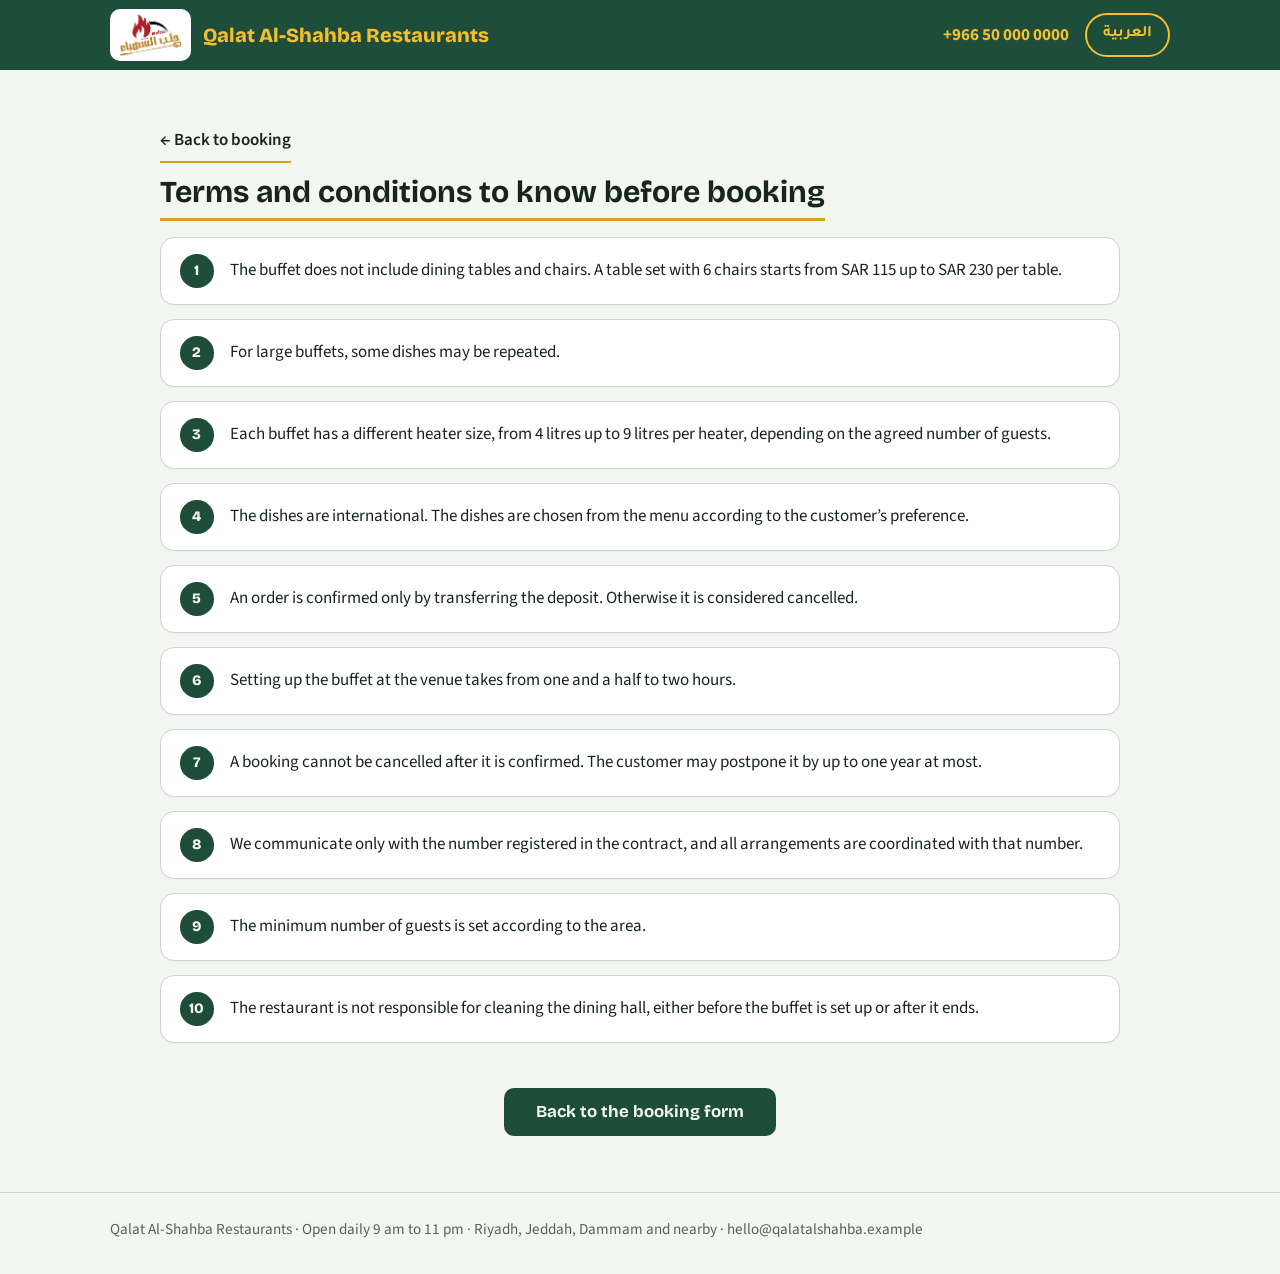
==== commit 731038b6: "Add files via upload" ====
--- a/terms.html
+++ b/terms.html
@@ -6,7 +6,7 @@
 <meta name="format-detection" content="telephone=no, date=no, address=no, email=no">
 <meta name="color-scheme" content="light only">
 <meta name="theme-color" content="#1E4D39">
-<title>Price List and Menu – Qalat Al-Shahba Restaurants</title>
+<title>Terms and Conditions – Qalat Al-Shahba Restaurants</title>
 <link rel="icon" type="image/png" href="logo.png">
 <link rel="stylesheet" href="https://fonts.googleapis.com/css2?family=Bricolage+Grotesque:wght@500;700;800&family=Source+Sans+3:wght@400;600&family=Tajawal:wght@400;500;700;800&display=swap">
 <link rel="stylesheet" href="style.css">
@@ -28,56 +28,13 @@
 
 <main class="wrap doc">
   <a class="back" id="back" href="index.html#book"></a>
-  <h1 id="h1"></h1>
-  <p class="lead" id="lead"></p>
 
-  <section class="card gate" id="gate">
-    <h2 id="gateTitle"></h2>
-    <p class="sub" id="gateSub"></p>
-    <form id="gateForm" novalidate>
-      <label><span id="gatePhoneL"></span>
-        <input id="gatePhone" type="tel" dir="ltr" inputmode="tel" autocomplete="tel" placeholder="05X XXX XXXX" maxlength="20" required>
-      </label>
-      <p class="err" id="gateErr" role="alert" hidden></p>
-      <button class="go" id="gateBtn" type="submit"></button>
-    </form>
+  <section id="conditions">
+    <h2 id="hTerms"></h2>
+    <ol class="terms" id="termsList"></ol>
   </section>
 
-  <div id="content" hidden>
-  <div class="tabs" id="tabs" role="tablist">
-    <button class="tab on" id="tabNormal" type="button" role="tab" aria-selected="true"></button>
-    <button class="tab" id="tabVip" type="button" role="tab" aria-selected="false"></button>
-  </div>
-
-  <div id="pNormal">
-    <section>
-      <h2 id="hBuf"></h2>
-      <p class="note" id="bufNote"></p>
-      <div class="tw"><table class="pl" id="bufTable"></table></div>
-    </section>
-
-    <section>
-      <h2 id="hDes"></h2>
-      <div class="tw"><table class="pl" id="desTable"></table></div>
-    </section>
-  </div>
-
-  <div id="pVip" hidden>
-    <section>
-      <h2 id="hVip"></h2>
-      <p class="note" id="vipNote"></p>
-      <div class="tw"><table class="pl" id="vipTable"></table></div>
-    </section>
-  </div>
-
-  <section id="menuSec">
-    <h2 id="hMenu"></h2>
-    <p class="note" id="menuSub"></p>
-    <p class="menunote" id="menuNote"></p>
-    <nav class="menunav" id="menuNav" aria-label="Menu categories"></nav>
-    <div id="menuBody"></div>
-  </section>
-
+  <div id="content">
   <p class="cta"><a class="btn" id="cta" href="index.html#book"></a></p>
   </div>
 </main>
--- a/terms.css
+++ b/terms.css
@@ -24,41 +24,12 @@
 html[lang="ar"] .btn{font-family:"Tajawal",sans-serif}
 .btn:hover{filter:brightness(1.12)}
 
-/* mobile number gate */
-.gate{max-width:28rem;margin:0 auto 2.5rem}
-.gate h2{font-size:1.5rem;margin:0 0 .3rem;border:0;padding:0;display:block}
-.gate form{margin:0}
-.gate button.go{min-height:48px}
-
-/* Normal / VIP tabs */
-.tabs{display:flex;flex-wrap:wrap;gap:.6rem;margin:0 0 1.8rem}
-.tab{min-height:48px;padding:.55rem 1.6rem;font:700 1.05rem "Bricolage Grotesque","Tajawal",sans-serif;color:var(--ink);background:var(--surface);border:2px solid var(--line);border-radius:999px;cursor:pointer}
-.tab:hover{border-color:var(--leaf)}
-.tab.on{background:var(--leaf);border-color:var(--leaf);color:var(--leaf-ink)}
-html[lang="ar"] .tab{font-family:"Tajawal",sans-serif;font-weight:800}
-@media (max-width:480px){.tab{flex:1 1 0;padding:.55rem .8rem}}
-
-/* menu overview */
-.menunote{margin:0 0 1rem;color:var(--muted)}
-.menunav{display:flex;flex-wrap:wrap;margin:0 0 1.2rem}
-.chip{display:inline-flex;align-items:center;min-height:44px;margin:.25rem .5rem .25rem 0;padding:.3rem 1rem;font-weight:700;text-decoration:none;color:var(--leaf);border:2px solid var(--leaf);border-radius:999px}
-html[dir="rtl"] .chip{margin:.25rem 0 .25rem .5rem}
-.chip:hover{background:var(--leaf);color:var(--leaf-ink)}
-.cat{margin-bottom:1.4rem;background:var(--surface);border:1px solid var(--line);border-radius:14px;padding:1.1rem 1.2rem}
-.cat h3{display:flex;justify-content:space-between;align-items:baseline;margin:0 0 .7rem;padding-bottom:.5rem;border-bottom:3px solid var(--gold);font-size:1.3rem;color:var(--leaf)}
-html[lang="ar"] .cat h3{font-family:"Tajawal",sans-serif;line-height:1.5}
-.cat h3 .cname{display:block}
-.cat h3 .sub{display:block;font:400 .85rem "Source Sans 3","Tajawal",sans-serif;color:var(--muted)}
-.cat h3 .cnt{flex:none;margin-inline-start:1rem;font:600 .85rem "Source Sans 3","Tajawal",sans-serif;color:var(--muted)}
-.items{list-style:none;margin:0;padding:0;display:grid;grid-template-columns:repeat(auto-fill,minmax(15rem,1fr));grid-column-gap:1.6rem;column-gap:1.6rem}
-.items li{padding:.5rem 0;border-bottom:1px dotted var(--line)}
-.items .nm{display:block;text-align:start}
-.items .nm bdi{display:block;font-weight:700;line-height:1.4}
-.nm .sub{display:block;margin:0;max-width:none}
-.items .sub{display:block}
-.items .sub bdi{display:block;font-weight:400;font-size:.88rem;color:var(--muted)}
-html[dir="ltr"] .items .nm,html[dir="ltr"] .cat h3 .nm{text-align:left}
-html[dir="rtl"] .items .nm,html[dir="rtl"] .cat h3 .nm{text-align:right}
+/* terms and conditions: numbered cards */
+.terms{list-style:none;margin:0;padding:0;display:grid;grid-row-gap:.9rem;row-gap:.9rem;counter-reset:term}
+.terms li{counter-increment:term;display:flex;align-items:center;margin:0;padding:1rem 1.2rem;line-height:1.5;background:var(--surface);border:1px solid var(--line);border-radius:14px;box-shadow:0 1px 2px rgba(22,38,30,.04)}
+.terms li::before{content:counter(term);flex:none;display:flex;align-items:center;justify-content:center;width:2.1rem;height:2.1rem;margin-inline-end:1rem;border-radius:50%;background:var(--leaf);color:var(--leaf-ink);font:800 .9rem/1 "Bricolage Grotesque",sans-serif}
+html[lang="ar"] .terms li::before{font-family:"Tajawal",sans-serif}
+#conditions{scroll-margin-top:5rem}
 
 @media (max-width:640px){
   main.doc{padding-top:2rem;padding-bottom:2.5rem}
@@ -77,4 +48,4 @@
   .cta{text-align:stretch}
   .btn{display:flex;width:100%}
 }
-@media print{.tabs,.gate,.site,.cta,.back,.menunav,footer{display:none}.cat{break-inside:avoid}body{background:#fff}}
+@media print{.site,.cta,.back,footer{display:none}body{background:#fff}}
